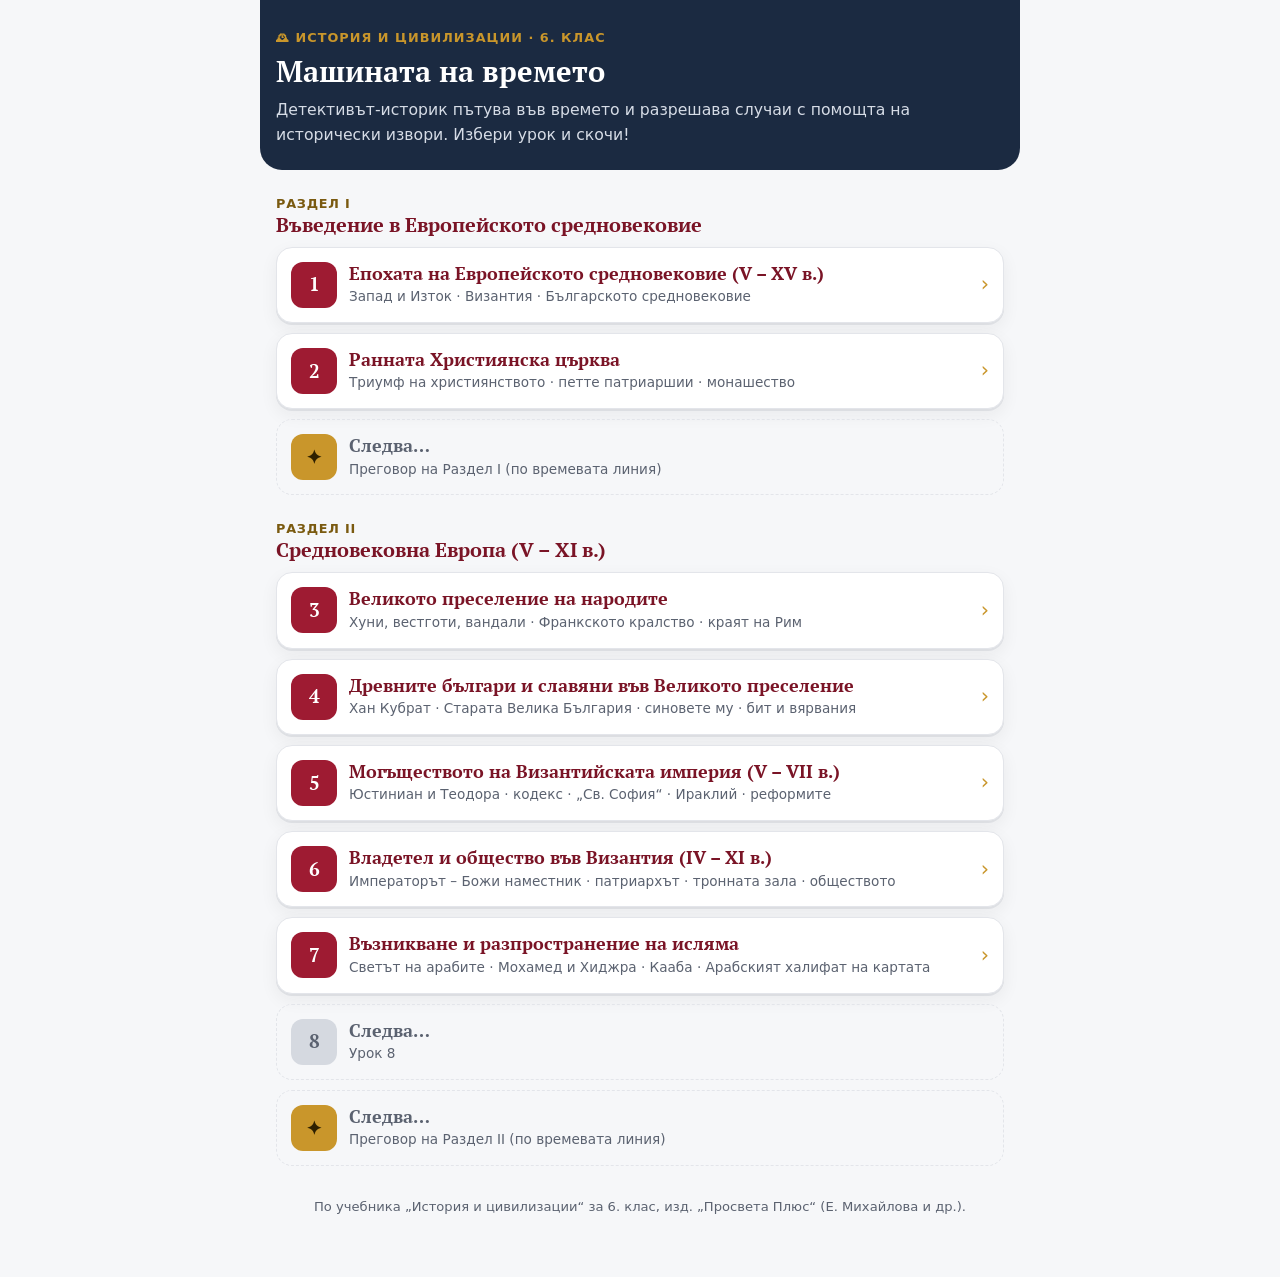
==== index.html @ 53206434 "Урок 07: Възникване и разпространение на исляма Co-Authored-By: Claude Sonnet 5.5 <noreply@anthropic" ====
<!DOCTYPE html>
<html lang="bg">
<head>
<meta charset="utf-8">
<meta name="viewport" content="width=device-width, initial-scale=1, viewport-fit=cover">
<meta name="robots" content="noindex, nofollow">
<meta name="theme-color" content="#9E1B32">
<link rel="icon" href="favicon.svg" type="image/svg+xml">
<link rel="icon" href="favicon.ico" sizes="any">
<link rel="apple-touch-icon" href="apple-touch-icon.png">
<link rel="manifest" href="site.webmanifest">
<title>История 6. клас · Машината на времето</title>
<link rel="preconnect" href="https://fonts.googleapis.com">
<link rel="preconnect" href="https://fonts.gstatic.com" crossorigin>
<link href="https://fonts.googleapis.com/css2?family=PT+Serif:wght@700&display=swap&subset=cyrillic" rel="stylesheet">
<style>
:root{
  --red:#9E1B32; --red-2:#7A1426; --red-soft:#FBE9EC;
  --navy:#1B2A41;
  --gold:#C9962B; --gold-soft:#FFF4DA; --gold-ink:#7A5A10;
  --paper:#F6F7F9; --card:#FFFFFF;
  --ink:#1D1F24; --muted:#5B6270; --line:#E3E5EA;
  --r:16px; --shadow:0 2px 0 rgba(27,42,65,.08), 0 6px 18px rgba(29,31,36,.06);
  --head:"PT Serif", Georgia, "Times New Roman", serif;
  --body:system-ui, "Roboto", "Segoe UI", Arial, sans-serif;
}
*{box-sizing:border-box}
body{margin:0;background:var(--paper);color:var(--ink);font:18px/1.6 var(--body);overflow-x:hidden}
.wrap{max-width:760px;margin:0 auto;padding:0 16px 60px}
.hero{background:var(--navy);color:#fff;padding:28px 16px 22px;margin:0 -16px 8px;border-radius:0 0 22px 22px}
.hero-in{max-width:760px;margin:0 auto}
.kicker{font-weight:700;color:var(--gold);letter-spacing:.08em;text-transform:uppercase;font-size:.8rem}
h1{font-family:var(--head);font-size:1.8rem;line-height:1.2;margin:.2em 0 .3em}
.hero p{color:#D6DCE6;margin:0;font-size:.98rem}
h2{font-family:var(--head);color:var(--red-2);font-size:1.25rem;line-height:1.25;margin:26px 0 10px}
h2 small{display:block;font-family:var(--body);font-size:.8rem;color:var(--gold-ink);letter-spacing:.06em;text-transform:uppercase;font-weight:700}
.lesson{display:flex;align-items:center;gap:12px;background:var(--card);border:1px solid var(--line);border-radius:var(--r);padding:14px;margin:10px 0;box-shadow:var(--shadow);text-decoration:none;color:var(--ink);min-height:64px}
.lesson .n{flex:none;width:46px;height:46px;border-radius:12px;background:var(--red);color:#fff;font-family:var(--head);font-weight:700;font-size:1.2rem;display:flex;align-items:center;justify-content:center}
.lesson b{display:block;font-family:var(--head);color:var(--red-2);line-height:1.25}
.lesson small{display:block;color:var(--muted);font-size:.85rem;margin-top:2px}
.lesson .go{margin-left:auto;color:var(--gold);font-size:1.3rem}
.lesson.soon{background:transparent;border-style:dashed;box-shadow:none;color:var(--muted)}
.lesson.soon .n{background:#D5D9E0;color:var(--muted)}
.lesson.soon b{color:var(--muted)}
.lesson.pregovor .n{background:var(--gold);color:#2E2000}
footer{margin-top:30px;font-size:.82rem;color:var(--muted);text-align:center}
</style>
</head>
<body>
<main class="wrap">
  <header class="hero"><div class="hero-in">
    <div class="kicker">🕰 История и цивилизации · 6. клас</div>
    <h1>Машината на времето</h1>
    <p>Детективът-историк пътува във времето и разрешава случаи с помощта на исторически извори. Избери урок и скочи!</p>
  </div></header>

  <h2><small>Раздел I</small>Въведение в Европейското средновековие</h2>
  <a class="lesson" href="istoriya-6-urok-01-epohata-na-srednovekovieto.html">
    <span class="n">1</span>
    <span><b>Епохата на Европейското средновековие (V – XV в.)</b><small>Запад и Изток · Византия · Българското средновековие</small></span>
    <span class="go">›</span>
  </a>
  <a class="lesson" href="istoriya-6-urok-02-rannata-hristiyanska-tsarkva.html">
    <span class="n">2</span>
    <span><b>Ранната Християнска църква</b><small>Триумф на християнството · петте патриаршии · монашество</small></span>
    <span class="go">›</span>
  </a>
  <div class="lesson soon pregovor">
    <span class="n">✦</span>
    <span><b>Следва…</b><small>Преговор на Раздел I (по времевата линия)</small></span>
  </div>

  <h2><small>Раздел II</small>Средновековна Европа (V – XI в.)</h2>
  <a class="lesson" href="istoriya-6-urok-03-velikoto-preselenie-na-narodite.html">
    <span class="n">3</span>
    <span><b>Великото преселение на народите</b><small>Хуни, вестготи, вандали · Франкското кралство · краят на Рим</small></span>
    <span class="go">›</span>
  </a>
  <a class="lesson" href="istoriya-6-urok-04-drevnite-balgari-i-slavyani.html">
    <span class="n">4</span>
    <span><b>Древните българи и славяни във Великото преселение</b><small>Хан Кубрат · Старата Велика България · синовете му · бит и вярвания</small></span>
    <span class="go">›</span>
  </a>
  <a class="lesson" href="istoriya-6-urok-05-mogushtestvoto-na-vizantiyskata-imperiya.html">
    <span class="n">5</span>
    <span><b>Могъществото на Византийската империя (V – VII в.)</b><small>Юстиниан и Теодора · кодекс · „Св. София“ · Ираклий · реформите</small></span>
    <span class="go">›</span>
  </a>
  <a class="lesson" href="istoriya-6-urok-06-vladetel-i-obshtestvo-vav-vizantiya.html">
    <span class="n">6</span>
    <span><b>Владетел и общество във Византия (IV – XI в.)</b><small>Императорът – Божи наместник · патриархът · тронната зала · обществото</small></span>
    <span class="go">›</span>
  </a>
  <a class="lesson" href="istoriya-6-urok-07-vaznikvane-i-razprostranenie-na-islyama.html">
    <span class="n">7</span>
    <span><b>Възникване и разпространение на исляма</b><small>Светът на арабите · Мохамед и Хиджра · Кааба · Арабският халифат на картата</small></span>
    <span class="go">›</span>
  </a>
  <div class="lesson soon">
    <span class="n">8</span>
    <span><b>Следва…</b><small>Урок 8</small></span>
  </div>
  <div class="lesson soon pregovor">
    <span class="n">✦</span>
    <span><b>Следва…</b><small>Преговор на Раздел II (по времевата линия)</small></span>
  </div>

  <footer>По учебника „История и цивилизации“ за 6. клас, изд. „Просвета Плюс“ (Е. Михайлова и др.).</footer>
</main>
</body>
</html>
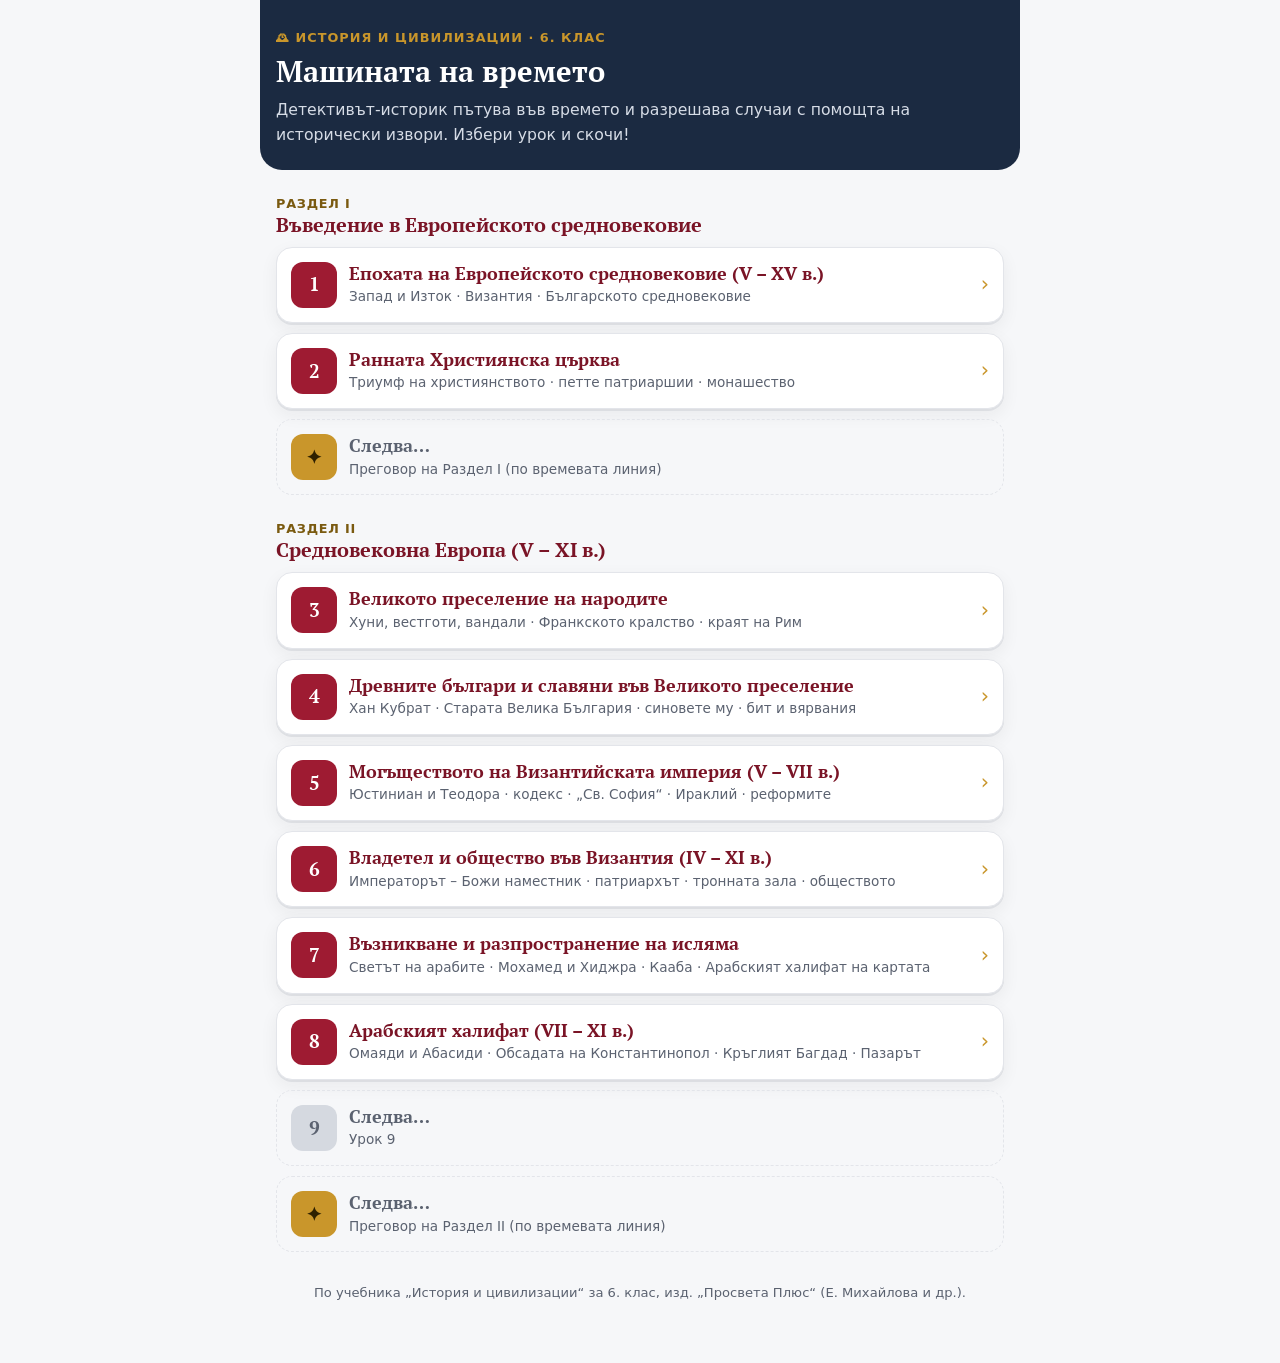
==== commit e04f0b3a: "Урок 08: Арабският халифат (VII – XI в.) Co-Authored-By: Claude Sonnet 5.5 <noreply@anthropic.com> C" ====
--- a/index.html
+++ b/index.html
@@ -96,9 +96,14 @@
     <span><b>Възникване и разпространение на исляма</b><small>Светът на арабите · Мохамед и Хиджра · Кааба · Арабският халифат на картата</small></span>
     <span class="go">›</span>
   </a>
+  <a class="lesson" href="istoriya-6-urok-08-arabskiyat-halifat.html">
+    <span class="n">8</span>
+    <span><b>Арабският халифат (VII – XI в.)</b><small>Омаяди и Абасиди · Обсадата на Константинопол · Кръглият Багдад · Пазарът</small></span>
+    <span class="go">›</span>
+  </a>
   <div class="lesson soon">
-    <span class="n">8</span>
-    <span><b>Следва…</b><small>Урок 8</small></span>
+    <span class="n">9</span>
+    <span><b>Следва…</b><small>Урок 9</small></span>
   </div>
   <div class="lesson soon pregovor">
     <span class="n">✦</span>
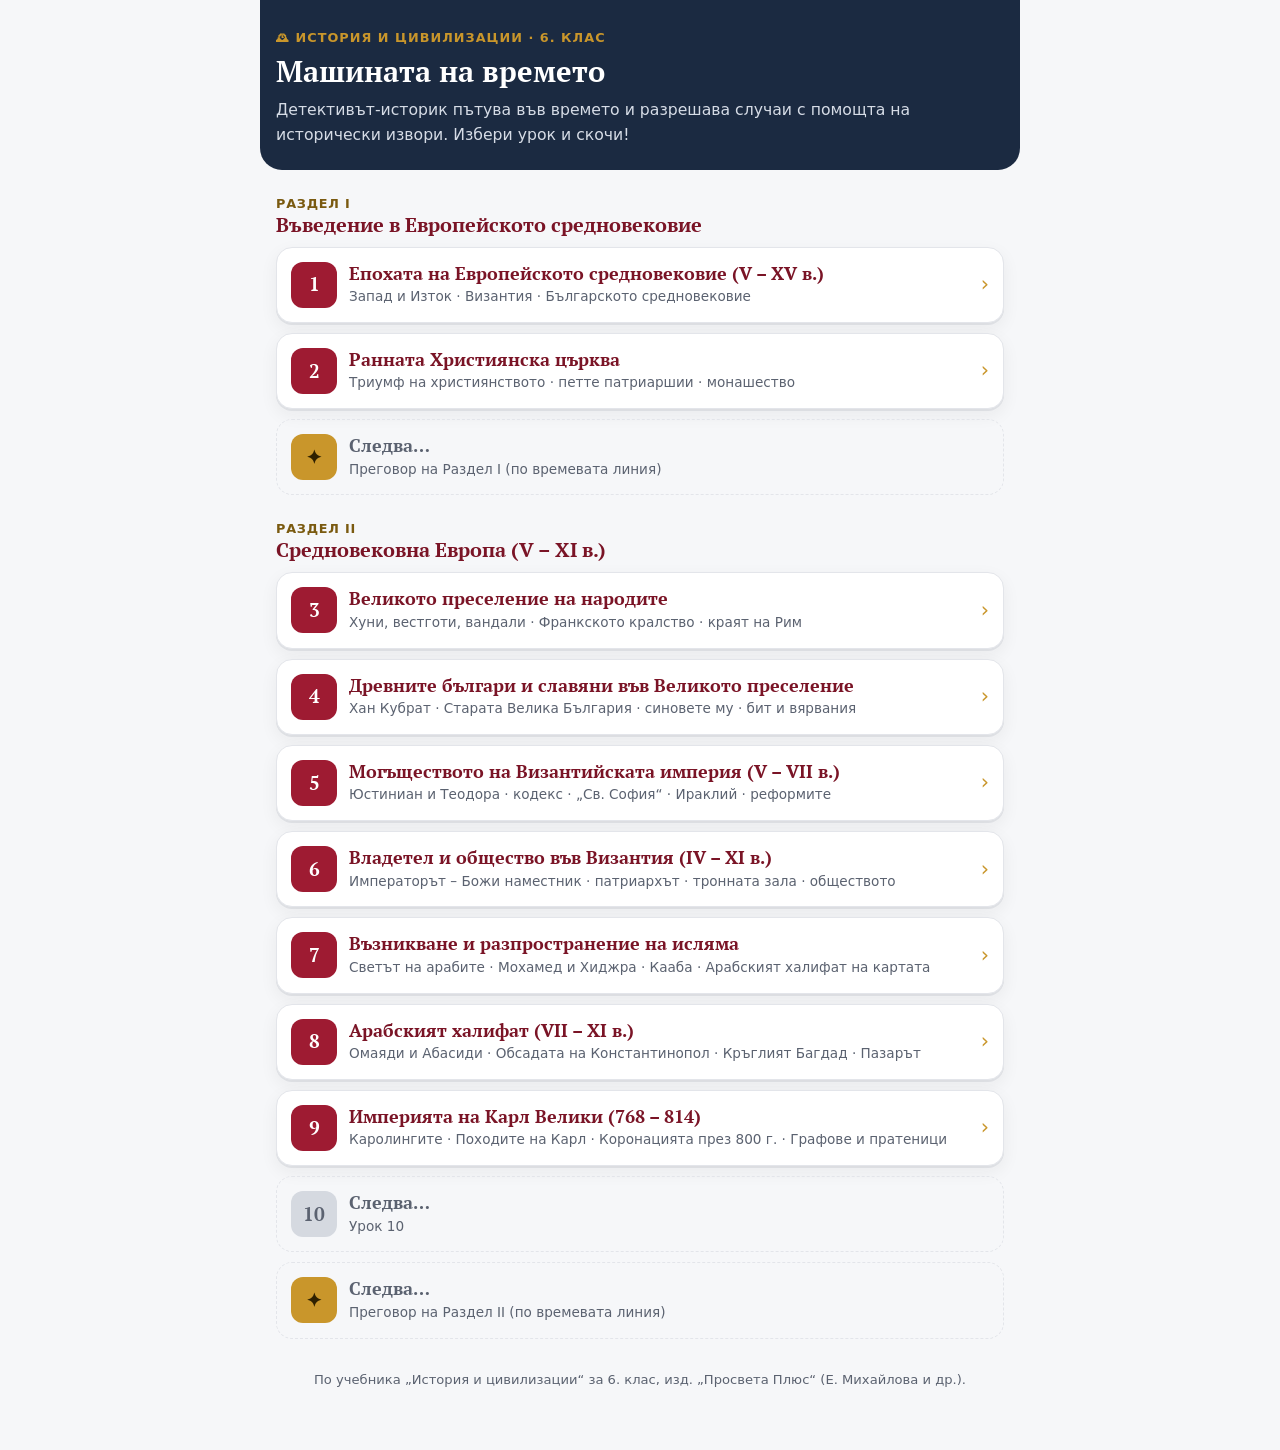
==== commit bf6c624f: "Урок 9: Империята на Карл Велики (768 – 814) Co-Authored-By: Claude Sonnet 5.5 <noreply@anthropic.co" ====
--- a/index.html
+++ b/index.html
@@ -101,9 +101,14 @@
     <span><b>Арабският халифат (VII – XI в.)</b><small>Омаяди и Абасиди · Обсадата на Константинопол · Кръглият Багдад · Пазарът</small></span>
     <span class="go">›</span>
   </a>
+  <a class="lesson" href="istoriya-6-urok-09-imperiyata-na-karl-veliki.html">
+    <span class="n">9</span>
+    <span><b>Империята на Карл Велики (768 – 814)</b><small>Каролингите · Походите на Карл · Коронацията през 800 г. · Графове и пратеници</small></span>
+    <span class="go">›</span>
+  </a>
   <div class="lesson soon">
-    <span class="n">9</span>
-    <span><b>Следва…</b><small>Урок 9</small></span>
+    <span class="n">10</span>
+    <span><b>Следва…</b><small>Урок 10</small></span>
   </div>
   <div class="lesson soon pregovor">
     <span class="n">✦</span>
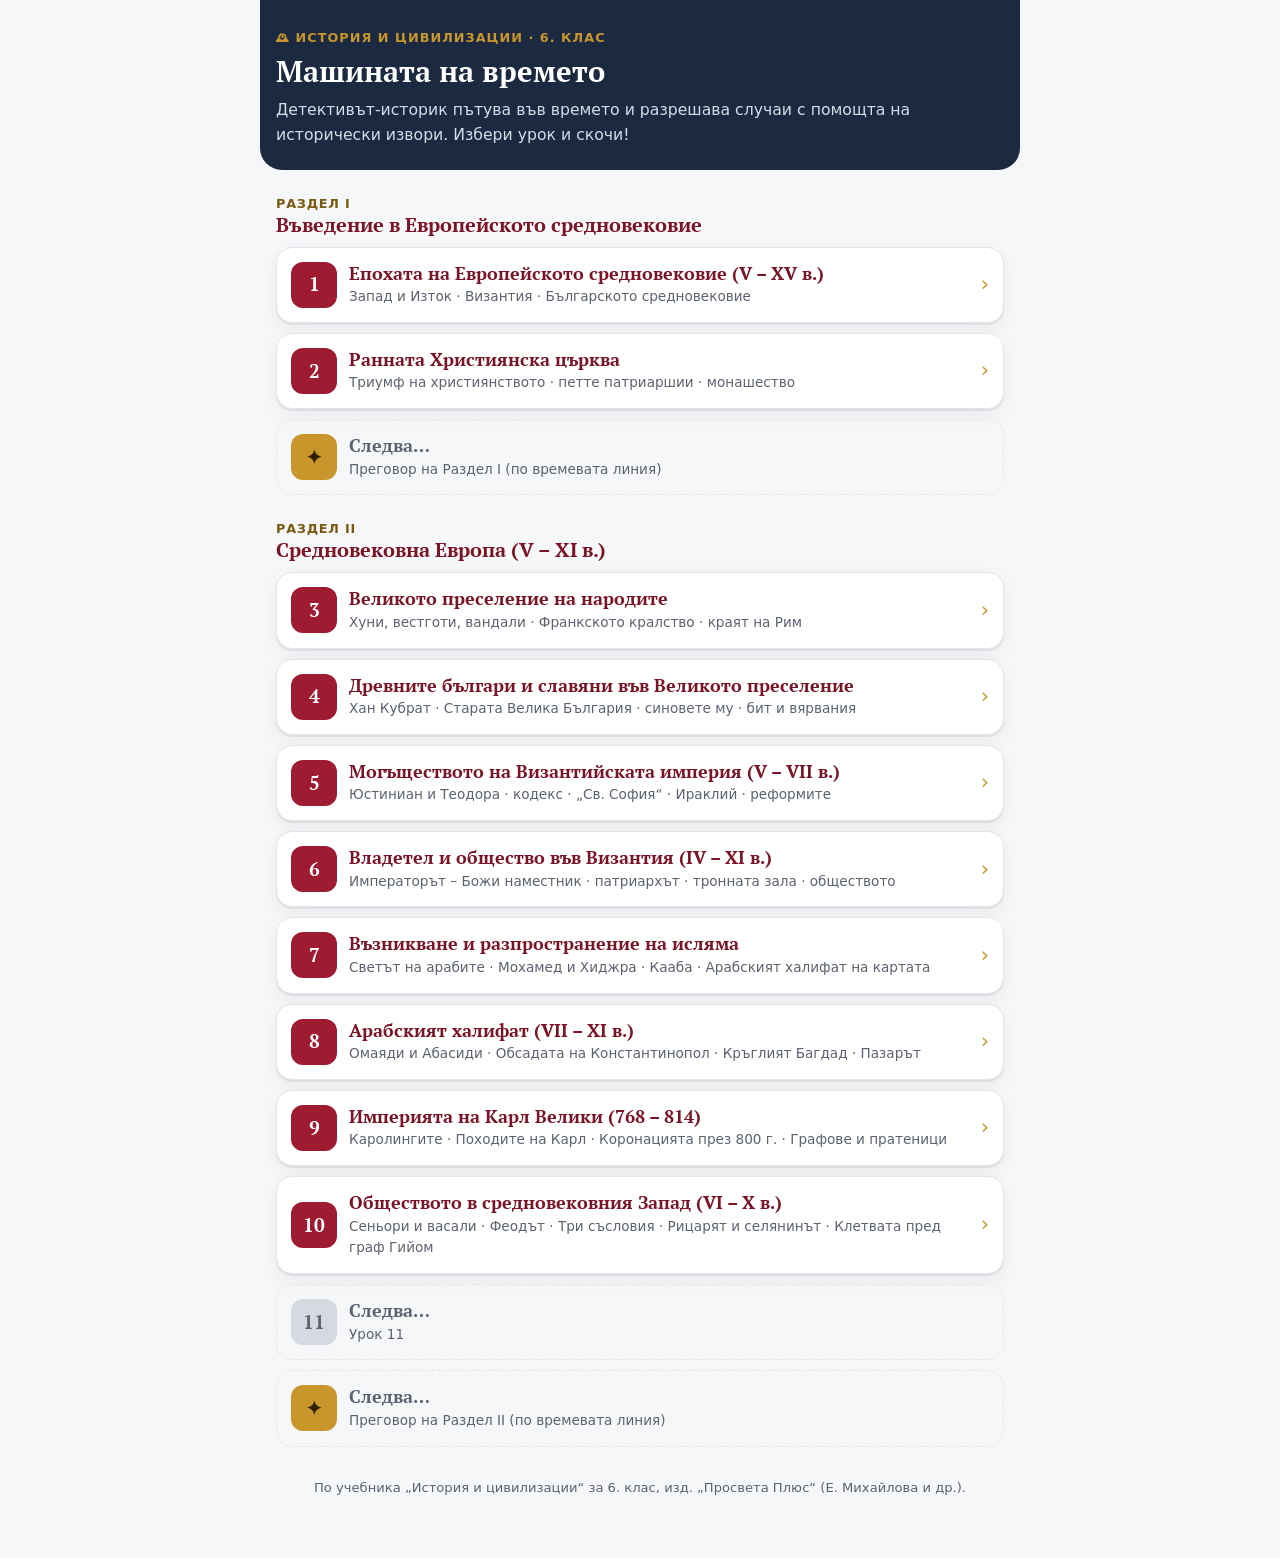
==== commit edb78257: "Урок 10: Обществото в средновековния Запад (VI – X в.) Co-Authored-By: Claude Sonnet 5.5 <noreply@an" ====
--- a/index.html
+++ b/index.html
@@ -106,9 +106,14 @@
     <span><b>Империята на Карл Велики (768 – 814)</b><small>Каролингите · Походите на Карл · Коронацията през 800 г. · Графове и пратеници</small></span>
     <span class="go">›</span>
   </a>
+  <a class="lesson" href="istoriya-6-urok-10-obshtestvoto-v-srednovekovniya-zapad.html">
+    <span class="n">10</span>
+    <span><b>Обществото в средновековния Запад (VI – X в.)</b><small>Сеньори и васали · Феодът · Три съсловия · Рицарят и селянинът · Клетвата пред граф Гийом</small></span>
+    <span class="go">›</span>
+  </a>
   <div class="lesson soon">
-    <span class="n">10</span>
-    <span><b>Следва…</b><small>Урок 10</small></span>
+    <span class="n">11</span>
+    <span><b>Следва…</b><small>Урок 11</small></span>
   </div>
   <div class="lesson soon pregovor">
     <span class="n">✦</span>
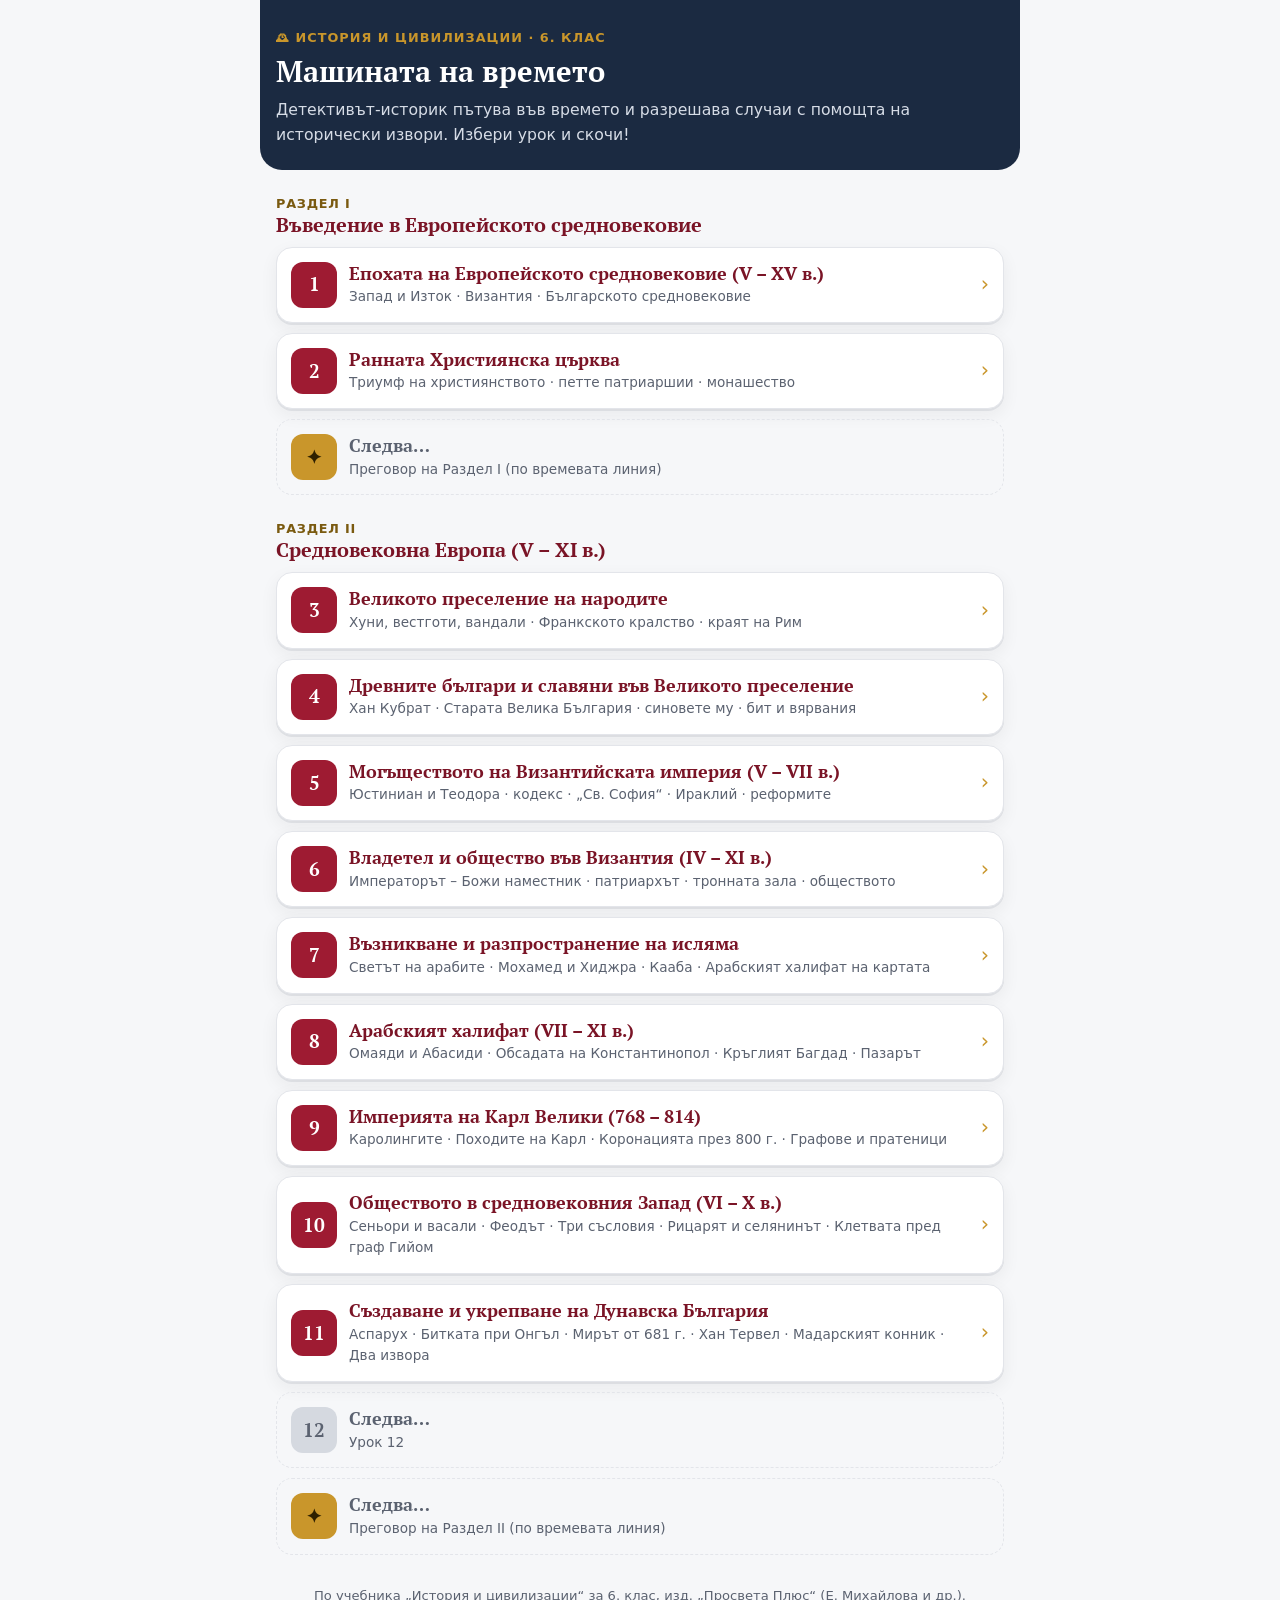
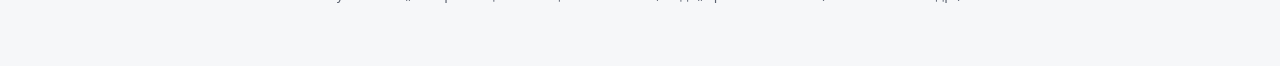
==== commit f384ae27: "Урок 11: Създаване и укрепване на Дунавска България Co-Authored-By: Claude Sonnet 5.5 <noreply@anthr" ====
--- a/index.html
+++ b/index.html
@@ -111,9 +111,14 @@
     <span><b>Обществото в средновековния Запад (VI – X в.)</b><small>Сеньори и васали · Феодът · Три съсловия · Рицарят и селянинът · Клетвата пред граф Гийом</small></span>
     <span class="go">›</span>
   </a>
+  <a class="lesson" href="istoriya-6-urok-11-dunavska-balgariya.html">
+    <span class="n">11</span>
+    <span><b>Създаване и укрепване на Дунавска България</b><small>Аспарух · Битката при Онгъл · Мирът от 681 г. · Хан Тервел · Мадарският конник · Два извора</small></span>
+    <span class="go">›</span>
+  </a>
   <div class="lesson soon">
-    <span class="n">11</span>
-    <span><b>Следва…</b><small>Урок 11</small></span>
+    <span class="n">12</span>
+    <span><b>Следва…</b><small>Урок 12</small></span>
   </div>
   <div class="lesson soon pregovor">
     <span class="n">✦</span>
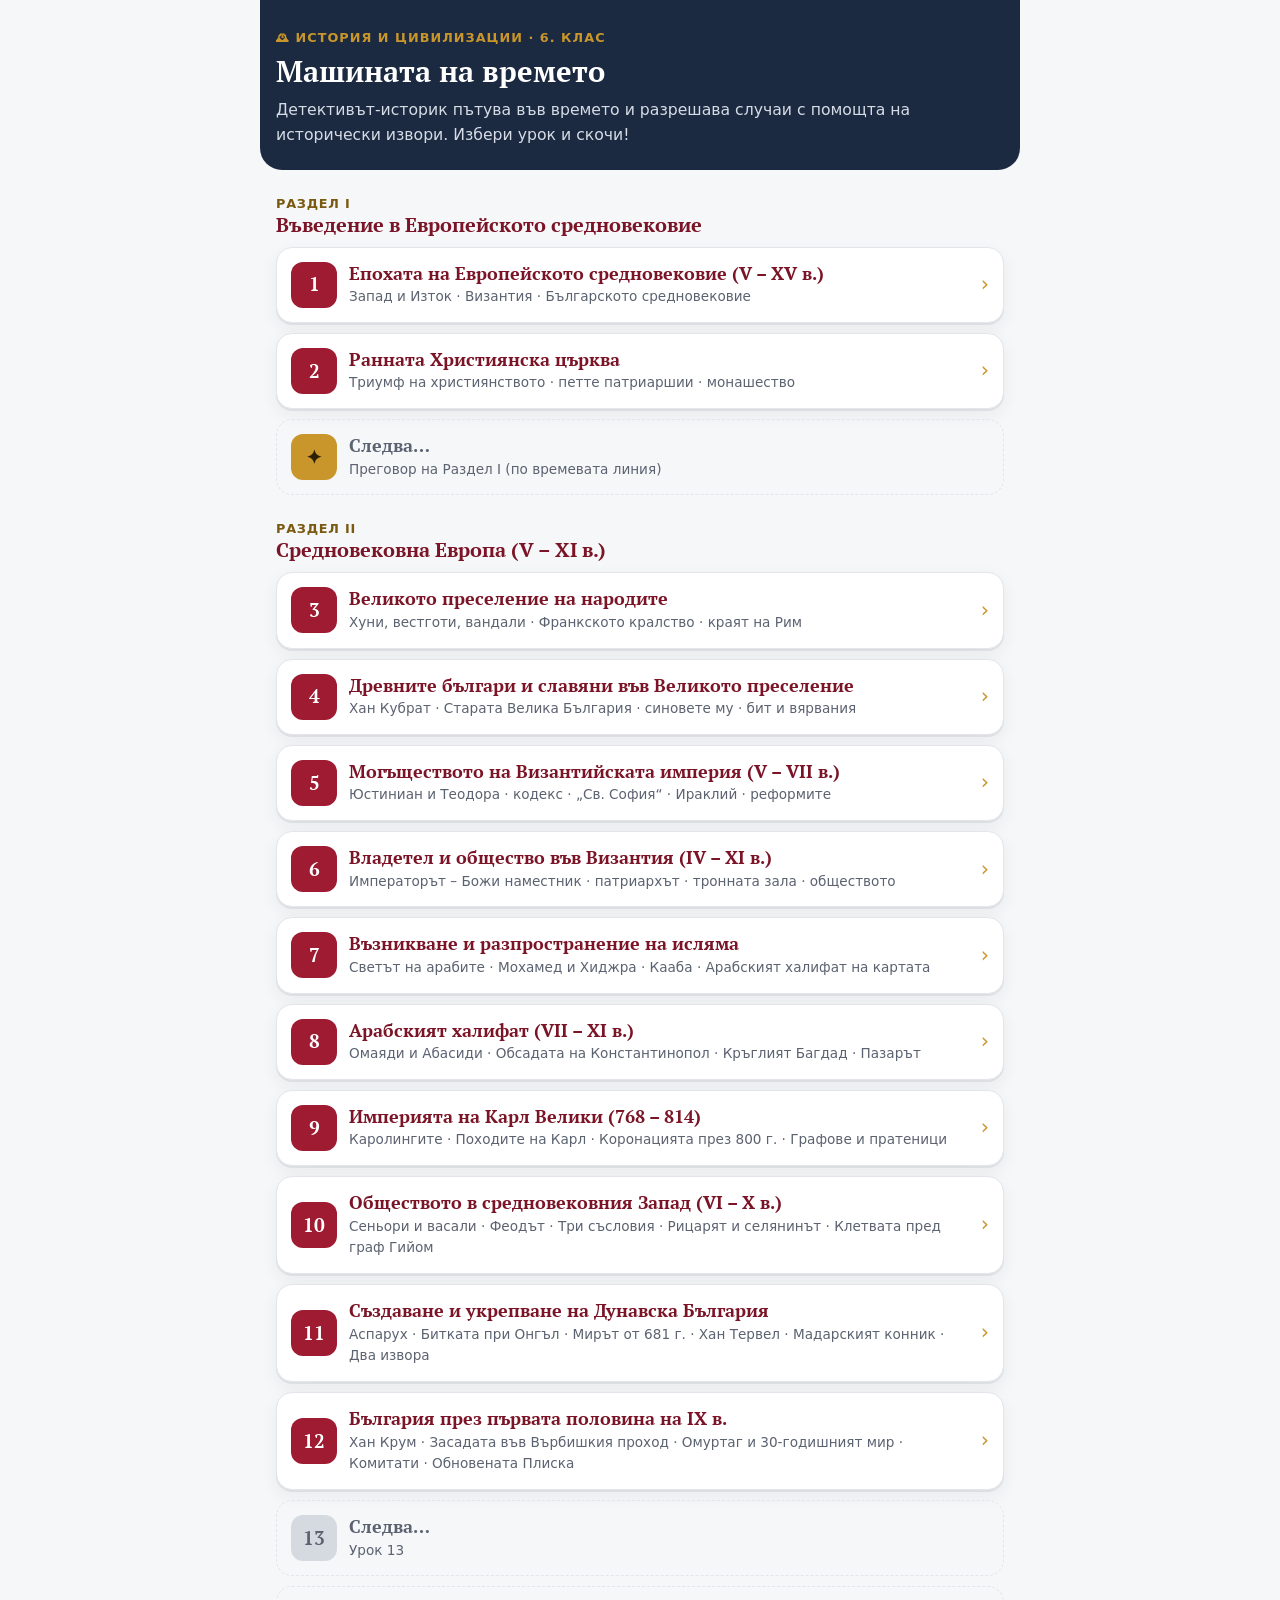
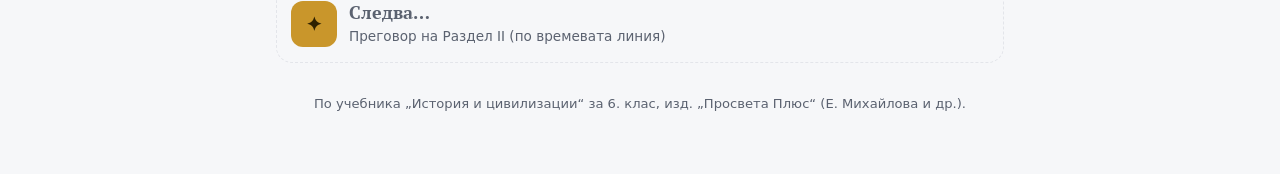
==== commit af80f5b8: "Урок 12: България през първата половина на IX в. Co-Authored-By: Claude Sonnet 5.5 <noreply@anthropi" ====
--- a/index.html
+++ b/index.html
@@ -116,9 +116,14 @@
     <span><b>Създаване и укрепване на Дунавска България</b><small>Аспарух · Битката при Онгъл · Мирът от 681 г. · Хан Тервел · Мадарският конник · Два извора</small></span>
     <span class="go">›</span>
   </a>
+  <a class="lesson" href="istoriya-6-urok-12-balgariya-prez-purvata-polovina-na-ix-v.html">
+    <span class="n">12</span>
+    <span><b>България през първата половина на IX в.</b><small>Хан Крум · Засадата във Върбишкия проход · Омуртаг и 30-годишният мир · Комитати · Обновената Плиска</small></span>
+    <span class="go">›</span>
+  </a>
   <div class="lesson soon">
-    <span class="n">12</span>
-    <span><b>Следва…</b><small>Урок 12</small></span>
+    <span class="n">13</span>
+    <span><b>Следва…</b><small>Урок 13</small></span>
   </div>
   <div class="lesson soon pregovor">
     <span class="n">✦</span>
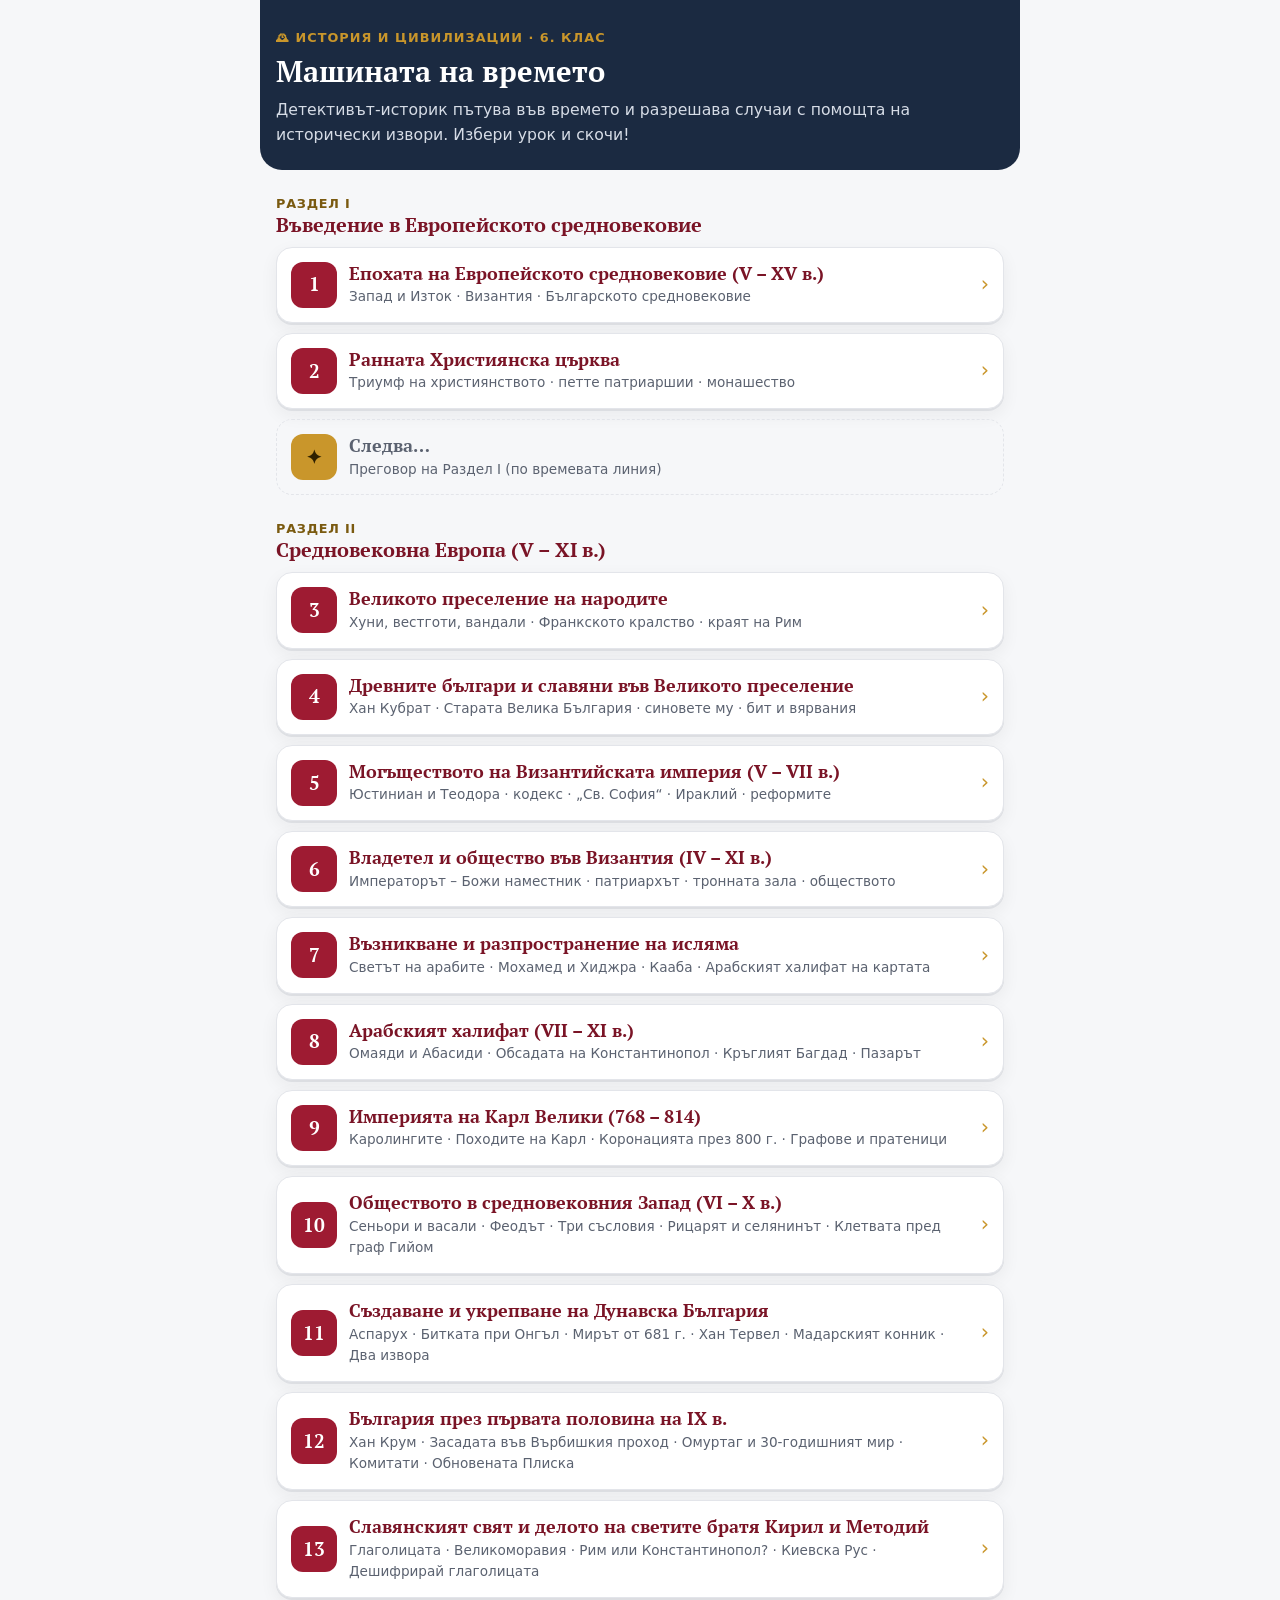
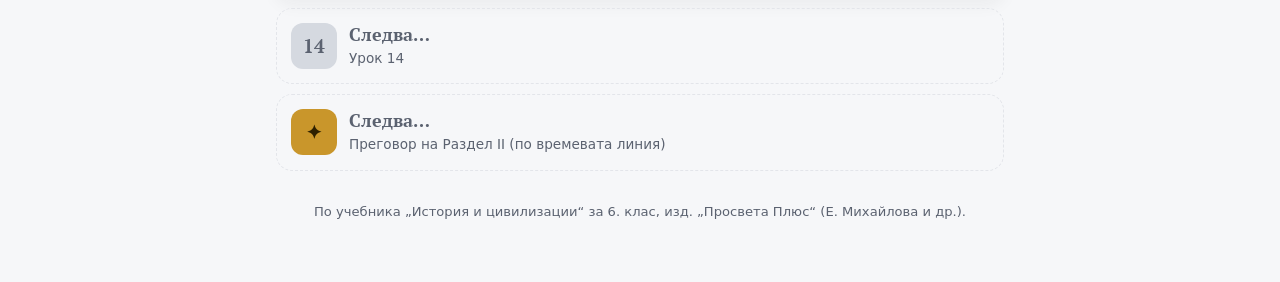
==== commit 29d5f0d4: "Урок 13: Славянският свят и делото на светите братя Кирил и Методий Co-Authored-By: Claude Sonnet 5." ====
--- a/index.html
+++ b/index.html
@@ -121,9 +121,14 @@
     <span><b>България през първата половина на IX в.</b><small>Хан Крум · Засадата във Върбишкия проход · Омуртаг и 30-годишният мир · Комитати · Обновената Плиска</small></span>
     <span class="go">›</span>
   </a>
+  <a class="lesson" href="istoriya-6-urok-13-slavyanskiyat-svyat-kiril-i-metodiy.html">
+    <span class="n">13</span>
+    <span><b>Славянският свят и делото на светите братя Кирил и Методий</b><small>Глаголицата · Великоморавия · Рим или Константинопол? · Киевска Рус · Дешифрирай глаголицата</small></span>
+    <span class="go">›</span>
+  </a>
   <div class="lesson soon">
-    <span class="n">13</span>
-    <span><b>Следва…</b><small>Урок 13</small></span>
+    <span class="n">14</span>
+    <span><b>Следва…</b><small>Урок 14</small></span>
   </div>
   <div class="lesson soon pregovor">
     <span class="n">✦</span>
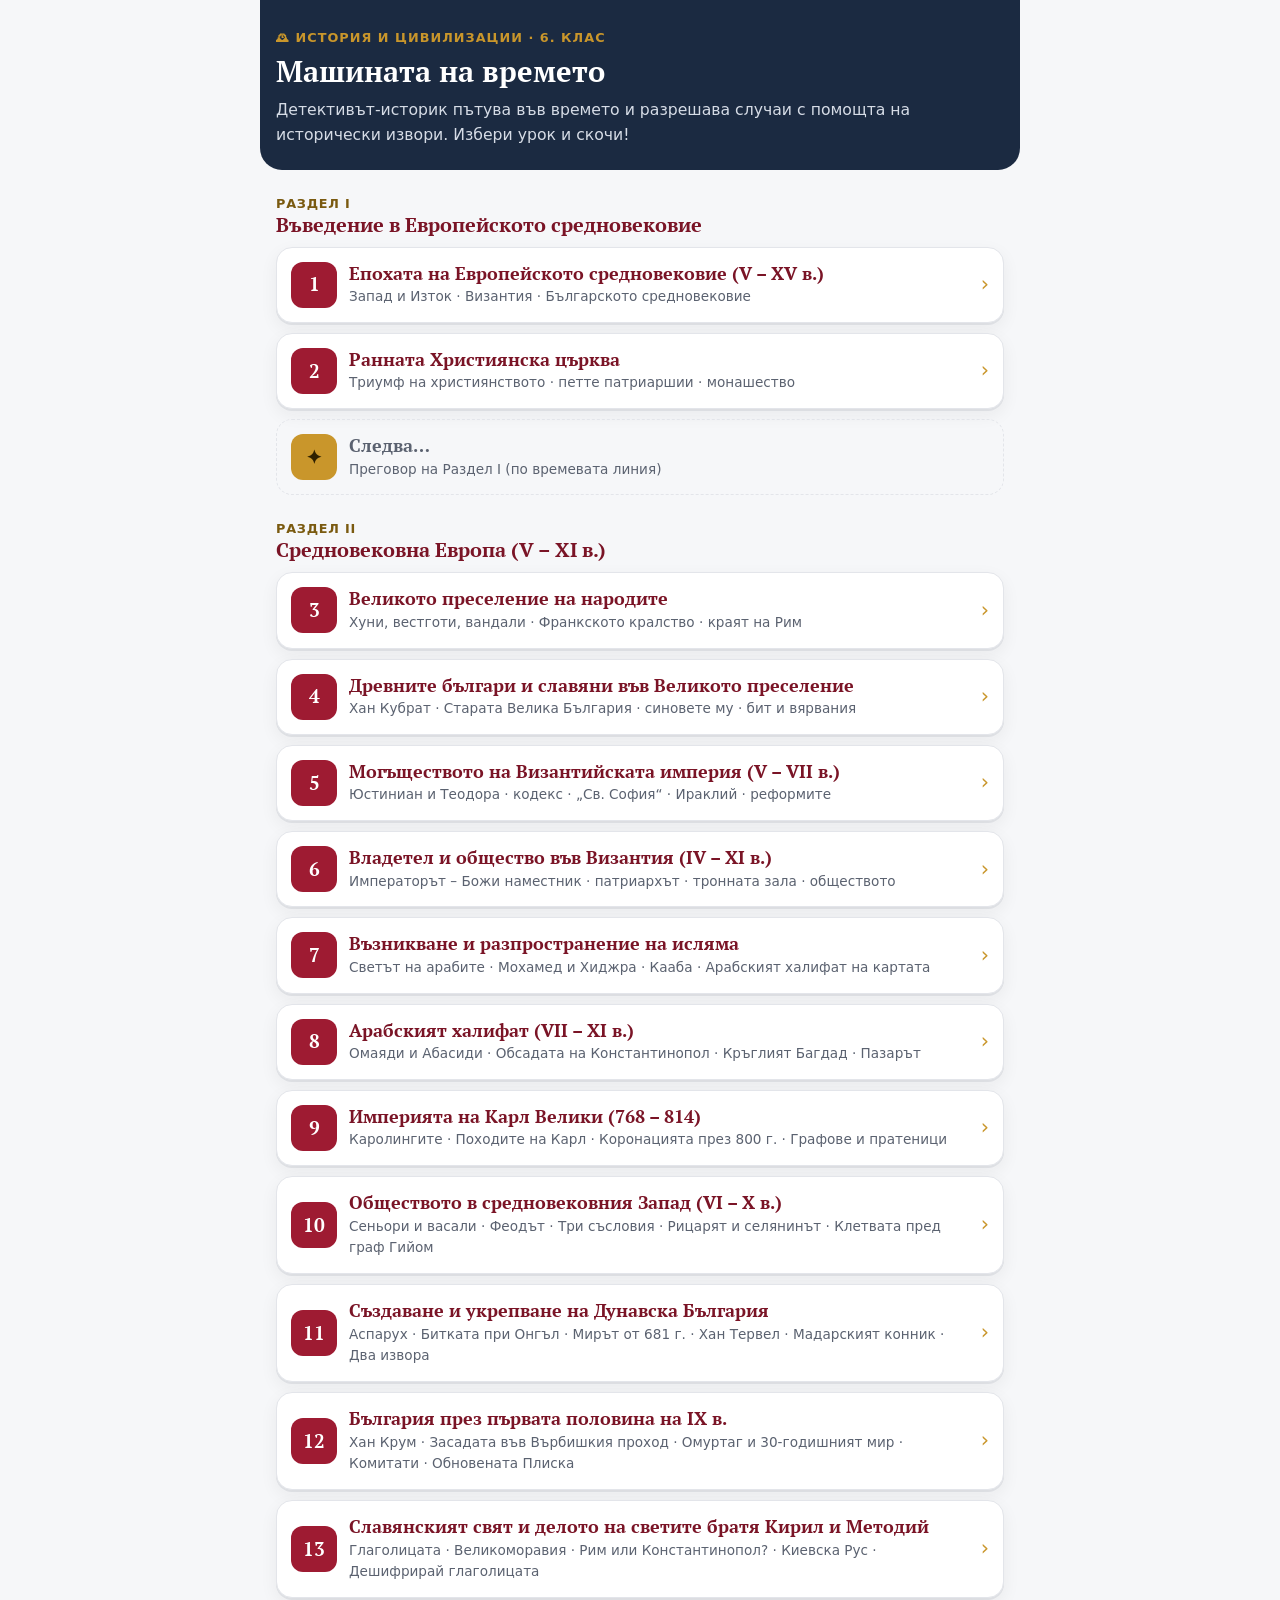
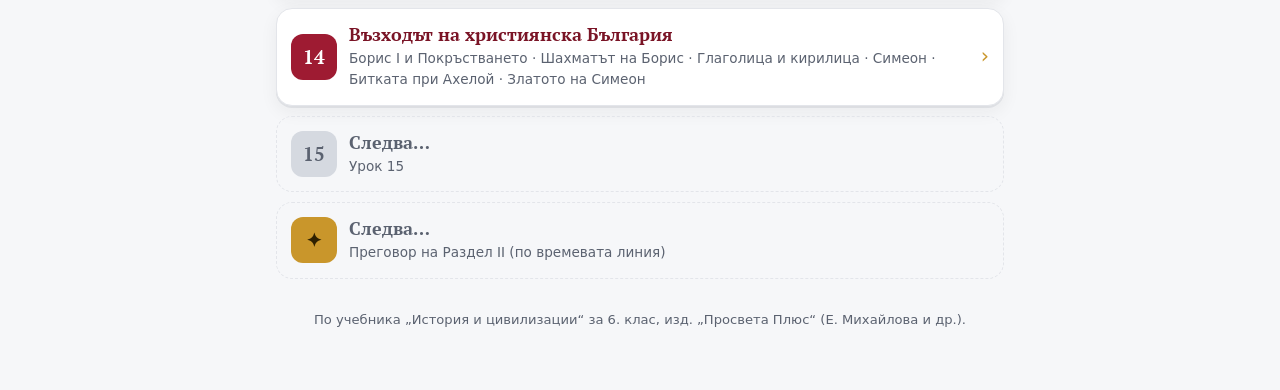
==== commit 50159dda: "Урок 14: Възходът на християнска България Co-Authored-By: Claude Sonnet 5.5 <noreply@anthropic.com> " ====
--- a/index.html
+++ b/index.html
@@ -126,9 +126,14 @@
     <span><b>Славянският свят и делото на светите братя Кирил и Методий</b><small>Глаголицата · Великоморавия · Рим или Константинопол? · Киевска Рус · Дешифрирай глаголицата</small></span>
     <span class="go">›</span>
   </a>
+  <a class="lesson" href="istoriya-6-urok-14-vazhodat-na-hristiyanska-balgariya.html">
+    <span class="n">14</span>
+    <span><b>Възходът на християнска България</b><small>Борис I и Покръстването · Шахматът на Борис · Глаголица и кирилица · Симеон · Битката при Ахелой · Златото на Симеон</small></span>
+    <span class="go">›</span>
+  </a>
   <div class="lesson soon">
-    <span class="n">14</span>
-    <span><b>Следва…</b><small>Урок 14</small></span>
+    <span class="n">15</span>
+    <span><b>Следва…</b><small>Урок 15</small></span>
   </div>
   <div class="lesson soon pregovor">
     <span class="n">✦</span>
